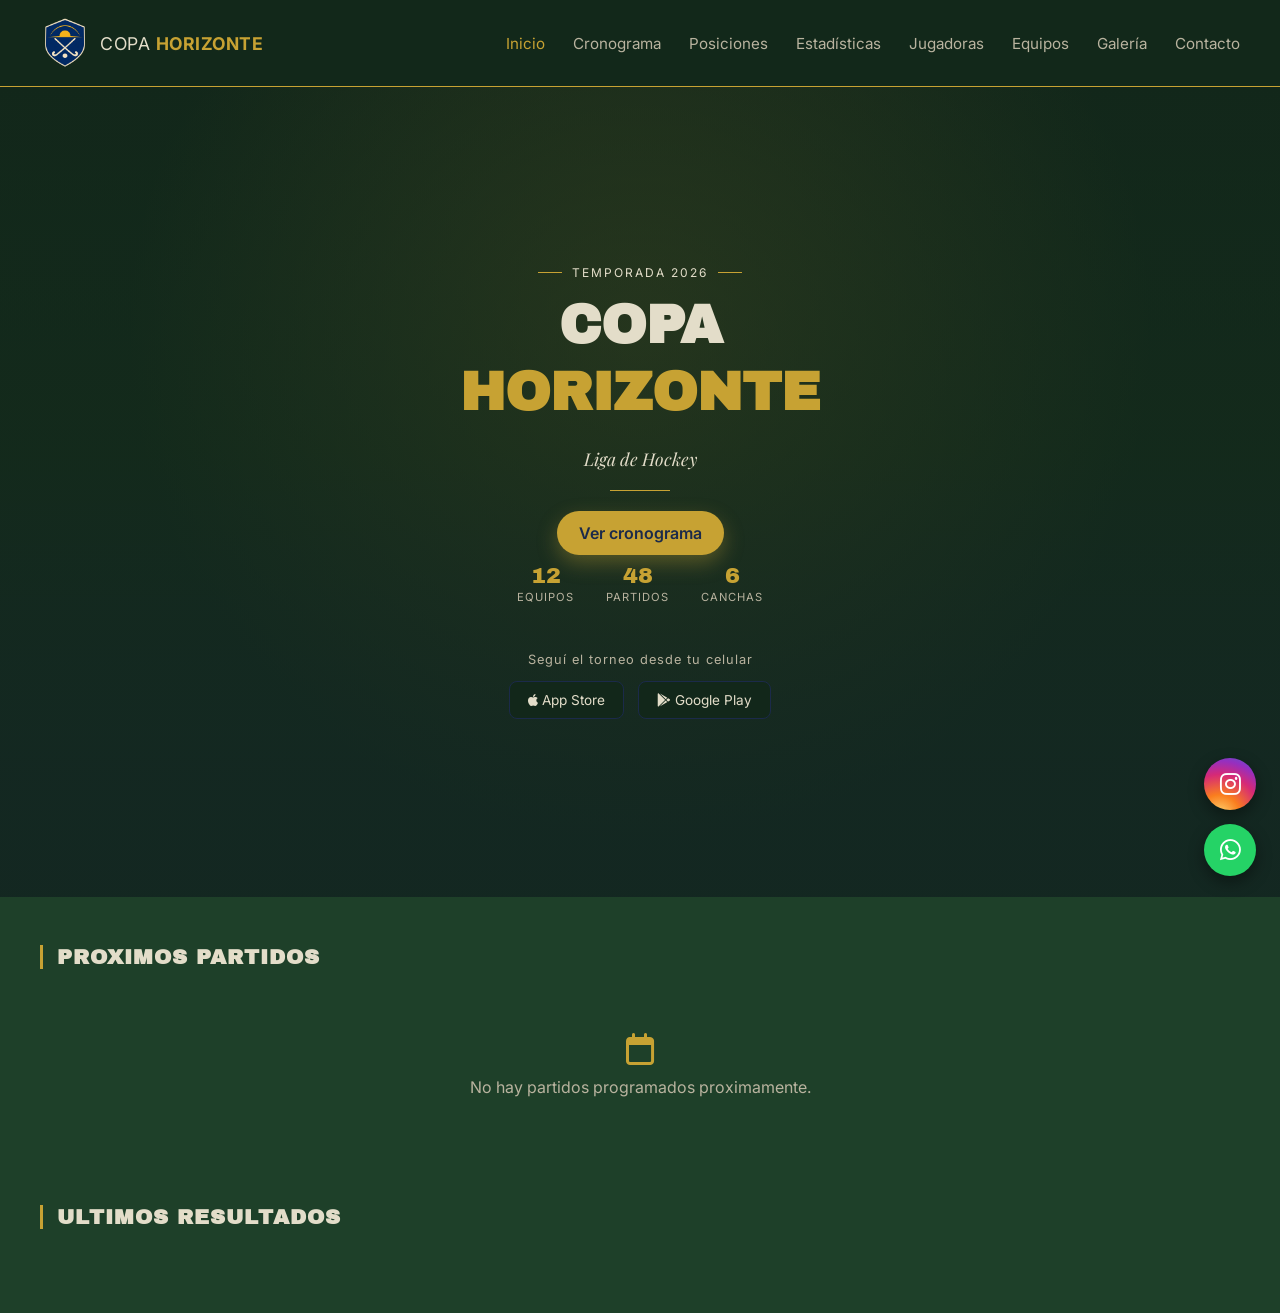
==== index.html @ 308de1df "Primera version del sitio" ====
<!DOCTYPE html>
<html lang="es">
<head>
  <meta charset="UTF-8" />
  <meta name="viewport" content="width=device-width, initial-scale=1.0" />
  <title>Copa horizonte hockey</title>

  <!-- Fuente de Google Fonts: una para títulos y otra para texto -->
  <link rel="preconnect" href="https://fonts.googleapis.com" />
  <link href="https://fonts.googleapis.com/css2?family=Archivo+Black&family=Inter:wght@400;500;600;700&family=Playfair+Display:ital@1&display=swap" rel="stylesheet">

  <!-- Vinculamos hoja de estilos y script -->
  <link rel="stylesheet" href="https://cdnjs.cloudflare.com/ajax/libs/font-awesome/6.5.2/css/all.min.css"> <!--Biblioteca de iconos-->
  <link rel="stylesheet" href="styles.css" />
  <link rel="stylesheet" href="styles-index.css"/>
  
</head>
<body>
  <header class="navbar"> <!--Encabezado de la pagina-->
    <div class="navbar__brand"> <!--Sirve para agrupar el logo y el título -->
      <img src="assets/logo-escudo-transparente.png" alt="Escudo Superliga Hockey Córdoba" class="navbar__logo" />
      <span class="navbar__title">COPA <strong>HORIZONTE</strong></span>
    </div>

    <!-- Icono de tres rayitas que aparece en el celular -->
    <button class="navbar__toggle" id="navToggle" aria-label="Abrir menú" aria-expanded="false"> <!-- toggle indica que aparece solo en la compu, y el id debe ser unico-->
      <span></span>
      <span></span>
      <span></span> 
    </button> <!--Cierra el boton-->

    <nav class="navbar__menu" id="navMenu"> <!--Bloque de enlaces de navegacion-->
      <a href="index.html" class="active">Inicio</a> <!-- "a href" permite poner un link. Active es lo que indica que ahi estas parado en este momento -->
      <a href="cronograma.html">Cronograma</a>
      <a href="posiciones.html">Posiciones</a>
      <a href="estadisticas.html">Estadísticas</a>
      <a href="jugadoras.html">Jugadoras</a>
      <a href="equipos.html">Equipos</a>
      <a href="galeria.html">Galería</a>
      <a href="contacto.html">Contacto</a>
    </nav> <!--Cierra el menu de navegacion-->
  </header>

  <!-- Fondo principal-->
  <section class="hero" id="inicio"> <!--Hero es el estilo visual grande — el fondo, la altura, el centrado-->
    <div class="hero__overlay"></div>

    <div class="hero__content">
  
  <div class="hero__season">
  <span class="hero__season-line"></span>
  <span>Temporada 2026</span>
  <span class="hero__season-line"></span>
</div>

<h1 class="hero__title">
  <span>COPA</span>
  <span class="hero__title--accent">HORIZONTE</span>
</h1>

<p class="hero__tagline">Liga de Hockey</p>

<div class="hero__ornament"></div>

      <a href="cronograma.html" class="btn btn--primary">Ver cronograma</a>
       
      <div class="hero__stats">
  <div class="hero__stat">
    <span class="hero__stat-number">12</span>
    <span class="hero__stat-label">Equipos</span>
  </div>
  <div class="hero__stat">
    <span class="hero__stat-number">48</span>
    <span class="hero__stat-label">Partidos</span>
  </div>
  <div class="hero__stat">
    <span class="hero__stat-number">6</span>
    <span class="hero__stat-label">Canchas</span>
  </div>
</div>

      <div class="hero__app">
        <p>Seguí el torneo desde tu celular</p>
        <div class="hero__app-badges">
         <a href="#" class="app-badge"><i class="fa-brands fa-apple"></i> App Store</a>
         <a href="#" class="app-badge"><i class="fa-brands fa-google-play"></i> Google Play</a>
        </div>
      </div>
    </div>
  </section>

  <!-- Botones flotantes -->
  <div class="floating-buttons">
  <a href="#" class="floating-buttons__btn floating-buttons__btn--instagram" aria-label="Instagram">
    <i class="fa-brands fa-instagram"></i> <!-- Icono de Instagram -->
  </a>

  <a href="#" class="floating-buttons__btn floating-buttons__btn--whatsapp" aria-label="WhatsApp">
    <i class="fa-brands fa-whatsapp"></i> <!-- Icono de WhatsApp -->
  </a>
</div>

<section>
  <div class="section-title">
    <h2>Proximos partidos</h2>
  </div>

  <div class="empty-state">
    <i class="fa-regular fa-calendar"></i>
    <p>No hay partidos programados proximamente.</p>
  </div>
  </section>

  <section>
    <div class="section-title">
      <h2>Ultimos resultados</h2>
    </div>

    <div class="results-grid" id="resultsGrid">
   
  </div>
</section>
<script src="script.js"></script>
  
</body>
</html>
---- styles.css ----
/* Varibles usadas en todas las paginas*/
:root {
  --color-bg: #1e4029;         /* Verde pitch — fondo principal (primario) */
  --color-bg-dark: #12271a;    /* variante más oscura, para degradés */
  --color-gold: #c7a233;       /* Dorado — acento principal (secundario) */
  --color-gold-light: #e2c568; /* dorado claro, para hover / brillo */
  --color-navy: #1b2a4a;       /* Azul noche — acento terciario */
  --color-copper: #b8792a;     /* Ámbar — advertencia */
  --color-cream: #e3ddc9;      /* Papel — texto principal sobre fondo oscuro */
  --color-cream-muted: #b9b39f;/* Papel apagado — texto secundario */
  --color-success: #3d7a4c;    /* Verde césped — confirmación */
  --color-info: #3b6ea5;       /* Azul información */
  --color-danger: #a13d2e;     /* Rojo ladrillo — alerta */

  --font-title: "Archivo Black", sans-serif;
  --font-body: "Inter", sans-serif;
}

* {
  margin: 0;
  padding: 0;
  box-sizing: border-box; /* el padding no rompe el ancho de los elementos */
}

body {
  font-family: var(--font-body);
  background: var(--color-bg);
  color: var(--color-cream);
}

a {
  text-decoration: none;
  color: inherit;
}

/* NAVBAR (de todas las paginas)*/
.navbar {
  position: sticky;
  top: 0;
  z-index: 100;
  display: flex;
  align-items: center;
  justify-content: space-between;
  padding: 18px 40px;
  background: rgba(18, 39, 26, 0.95);
  border-bottom: 1px solid var(--color-gold);
}

.navbar__brand {
  display: flex;
  align-items: center;
  gap: 10px;
  font-size: 1.1rem;
  letter-spacing: 0.5px;
}

.navbar__logo {
  width: 50px;
  height: 50px;
  object-fit: contain;
}

.navbar__title strong {
  color: var(--color-gold);
}

.navbar__menu {
  display: flex;
  gap: 28px;
}

.navbar__menu a {
  font-size: 0.95rem;
  color: var(--color-cream-muted);
  transition: color 0.2s ease;
}

.navbar__menu a:hover,
.navbar__menu a.active {
  color: var(--color-gold);
}

/* Botón hamburguesa: oculto en escritorio */
.navbar__toggle {
  display: none;
  flex-direction: column;
  gap: 5px;
  background: none;
  border: none;
  cursor: pointer;
}

.navbar__toggle span {
  width: 24px;
  height: 2px;
  background: var(--color-cream);
}

/* RESPONSIVE (celulares) */
@media (max-width: 768px) {
  .navbar__menu {
    position: absolute;
    top: 100%;
    left: 0;
    right: 0;
    flex-direction: column;
    background: rgba(18, 39, 26, 0.98);
    padding: 20px 40px;
    gap: 16px;
    display: none; /* se muestra con JS al tocar el botón hamburguesa */
  }

  .navbar__menu.open {
    display: flex;
  }

  .navbar__toggle {
    display: flex;
  }
}

/* BOTONES */
.btn {
  display: inline-block;
  padding: 12px 22px;
  border-radius: 8px;
  font-weight: 600;
  font-size: 0.86 rem;
  transition: transform 0.15s ease, box-shadow 0.15s ease;
}

.btn--primary { /*Boton de cronograma*/
  background: var(--color-gold);        
  color: var(--color-navy);
  border-radius: 999px;                 
  box-shadow: 0 8px 20px rgba(199, 162, 51, 0.35);
}

.btn--primary:hover {
  transform: translateY(-2px);
  box-shadow: 0 12px 24px rgba(199, 162, 51, 0.45);
}



/* BOTONES FLOTANTES (Instagram / WhatsApp) */
.floating-buttons {
  position: fixed;
  right: 24px;
  bottom: 24px;
  display: flex;
  flex-direction: column;
  gap: 14px;
  z-index: 50;
}

.floating-buttons__btn {
  width: 52px;
  height: 52px;
  border-radius: 50%;
  display: flex;
  align-items: center;
  justify-content: center;
  font-size: 1.5rem;
  box-shadow: 0 6px 16px rgba(0, 0, 0, 0.4);
  transition: all 0.2s ease;
}

/* Instagram */
.floating-buttons__btn--instagram {
  background: radial-gradient(
    circle at 30% 110%,
    #feda75 0%,
    #fa7e1e 30%,
    #d62976 60%,
    #962fbf 80%,
    #4f5bd5 100%
  );
  color: white;
}

/* WhatsApp */
.floating-buttons__btn--whatsapp {
  background: #25d366;
  color: white;
}

/* Efecto al pasar el mouse */
.floating-buttons__btn:hover {
  transform: translateY(-3px) scale(1.05);
  box-shadow: 0 10px 22px rgba(0, 0, 0, 0.5);
}

/* Encabezado en Cronograma, posiciones, estadísticas...*/
.page-header { /*Agrupa elementos a la izquierda y el icono a la derecha*/
  display: flex;
  align-items: center;
  justify-content: space-between;
  padding: 48px 40px;
  border-bottom: 1px solid rgba(199, 162, 51, 0.2);
}

.page-header__text { /*Linea dorada debajo del titulo*/
  position: relative;
  padding-left: 20px;
  border-left: 3px solid var(--color-gold);
}

.page-header__title {
  font-family: var(--font-title);
  font-size: 2rem;
  color: var(--color-cream);
  margin-bottom: 6px;
}

.page-header__subtitle {
  color: var(--color-cream-muted);
  font-size: 0.95rem;
}

.page-header__icon { /*Le da color y tamaño al icono del calendario*/
  font-size: 1.6rem;
  color: var(--color-gold-light);
}

/* Contenedor general que agrupa las 4 filas (Estado, Categoría, Fecha, Día) una debajo de la otra*/
.filters {
  padding: 24px 40px;
  display: flex;
  flex-direction: column;
  gap: 14px;
}

.filters__group {
  display: flex;
  gap: 10px; /*Separación entre los botones*/
  flex-wrap: wrap;  /* Si no entran todos en una línea, el sobrante salta abajo */
}

.filter-chip { /*Es el estilo base compartido por todos los botones*/
  background: rgba(199, 162, 51, 0.06);           
  border: 1px solid rgba(199, 162, 51, 0.6);     
  color: var(--color-cream);
  padding: 8px 18px;
  border-radius: 999px;
  font-size: 0.85rem;
  font-weight: 600;
  cursor: pointer; /*el mouse se convierte en "manito" al pasar por encima */
  transition: background 0.2s ease, color 0.2s ease; /*/* anima el cambio de color en vez de que sea instantáneo */

}

/* Se suma por encima de .filter-chip cuando el botón está seleccionado/activo */
.filter-chip--active {
  background: var(--color-gold);
  border-color: var(--color-gold);
  color: var(--color-bg-dark);
}

/* Las etiquetas de texto "FECHA" y "DÍA" que van al lado de sus respectivos botones */
.filters__label {
  font-size: 0.75rem;
  text-transform: uppercase; /*Texto en mayusculas*/
  letter-spacing: 1px; /*Separacion de letras*/
  color: var(--color-cream-muted);
  align-self: center;
  margin-right: 4px;
}

.date-input {
  background: var(--color-bg-dark);
  border: 1px solid var(--color-navy);
  color: var(--color-cream);
  padding: 8px 14px;
  border-radius: 6px;  /* esquinas apenas redondeadas*/
  font-family: var(--font-body);
  font-size: 0.85rem;
}

/*Iniciales que se usan en resultados y cronogramas*/
.match-card__badge {
  width: 32px;
  height: 32px;
  border-radius: 50%;
  background: var(--color-navy);
  color: var(--color-cream);
  display: flex;
  align-items: center;
  justify-content: center;
  font-size: 0.7rem;
  font-weight: 700;
  flex-shrink: 0;
}
---- styles-index.css ----
/* =========================================================
   3. HERO (sección principal, la más grande de la imagen)
   ========================================================= */
.hero {
  position: relative;
  min-height: 90vh;
  display: flex;
  align-items: center;
  justify-content: center;
  text-align: center;
  overflow: hidden;

  background:
    radial-gradient(circle at 50% 30%, rgba(199, 162, 51, 0.28), transparent 60%),
    linear-gradient(180deg, var(--color-bg-dark) 0%, #16301f 45%, var(--color-navy) 100%);
  background-size: cover;
  background-position: center;
}

/* Capa oscura semitransparente encima de la foto, para que el
   texto blanco siempre se lea bien sin importar la imagen de fondo */
.hero__overlay {
  position: absolute;
  inset: 0;
  background: linear-gradient(180deg, rgba(18, 39, 26, 0.55) 0%, rgba(18, 39, 26, 0.85) 100%);
}

.hero__content {
  position: relative; /* para quedar por encima del overlay */
  z-index: 2;
  max-width: 700px;
  padding: 0 20px;
}

.hero__title {
  font-family: var(--font-title);
  line-height: 1.15;
  font-size: clamp(2rem, 6vw, 3.4rem);
  display: flex;
  flex-direction: column;
  gap: 4px;
  margin-bottom: 24px;
  color: var(--color-cream);
}

.hero__title--accent {
  color: var(--color-gold);
}

.hero__subtitle {
  color: var(--color-cream-muted);
  font-size: 1.05rem;
  line-height: 1.6;
  margin-bottom: 32px;
}
.hero__tagline {
  font-family: "Playfair Display", serif;
  font-style: italic;
  color: var(--color-cream);
  font-size: 1.1rem;
  margin-bottom: 20px;
}

.hero__ornament {
  width: 60px;
  height: 1px;
  background: var(--color-gold);
  margin: 0 auto 20px;   /* centrada, con separación abajo respecto al texto siguiente */
}

/*Datos de la temporada*/
.hero__season {
  display: flex;
  align-items: center;
  gap: 10px;
  justify-content: center;
  margin-bottom: 14px;
  color: var(--color-cream);
  font-size: 0.75rem;
  letter-spacing: 2px;
  text-transform: uppercase;
}

.hero__season-line {
  width: 24px;
  height: 1px;
  background: var(--color-gold);
}

.hero__stats {
  display: flex;
  justify-content: center;
  gap: 32px;
  margin-top: 8px;
}

.hero__stat {
  display: flex;
  flex-direction: column;
  align-items: center;
}

.hero__stat-number {
  font-family: var(--font-title);
  color: var(--color-gold);
  font-size: 1.4rem;
}

.hero__stat-label {
  color: var(--color-cream-muted);
  font-size: 0.7rem;
  letter-spacing: 1px;
  text-transform: uppercase;
  margin-top: 2px;
}

/* 5. BLOQUE "Segui el torneo desde tu celular"*/
.hero__app {
  margin-top: 48px;
}

.hero__app p {
  font-size: 0.8rem;
  letter-spacing: 1px;
  color: var(--color-cream-muted);
  margin-bottom: 14px;
}

.hero__app-badges {
  display: flex;
  gap: 14px;
  justify-content: center;
  flex-wrap: wrap;
}

.app-badge {
  background: var(--color-bg-dark);
  border: 1px solid var(--color-navy);
  padding: 10px 18px;
  border-radius: 8px;
  font-size: 0.85rem;
  color: var(--color-cream);
}

/*Titulos de seccion: "Proximos partidos" "Ultimos resultados"*/

.section-title{
  display: flex;
  align-items: center;
  gap: 14px;
  padding: 0 40px;
  margin: 48px 0 24px;
}

.section-title::before{
  content:"";
  width: 3px;
  height: 24px;
  background: var(--color-gold);
}

.section-title h2{
  font-family: var(--font-title);
  font-size: 1.3rem;
  color: var(--color-cream);
  text-transform: uppercase;
  letter-spacing: 1px;
}

/*Estado vacio: "No hay partidos programados..."*/
.empty-state{
  text-align: center;
  padding: 40px 20px 60px;
  color: var(--color-cream-muted);
}
.empty-state i{
  font-size: 2rem;
  margin-bottom: 12px;
  color: var(--color-gold);
  display:block;
}

/*Grilla de ultimos resultados*/
.results-grid{
  display: grid;
  grid-template-columns: repeat(3,1fr);
  gap: 16px;
  padding: 0 40px 60px;
}
.result-card{
  background: var(--color-bg-dark);
  border: 1px solid var(--color-navy);
  border-radius: 10px;
  padding: 16px 20px;
}
.result-card__meta{
  display: flex;
  align-items: center;
  gap: 10px;
  margin-bottom: 14px;
}
.result-card__status{
  background: var(--color-cream-muted);
  color: var(--color-bg-dark);
  font-size: 0.7rem;
  font-weight: 700;
  padding: 2px 10px;
  border-radius: 999px;
}
.result-card__info{
  color: var(--color-gold);
  font-size: 0.75rem;
  font-weight: 600;
}
.result-card__match{
  display: flex;
  align-items: center;
  justify-content: space-between;
}
.result-card__score{
  font-family: var(--font-title);
  font-size: 1.2rem;
  color: var(--color-cream);
}
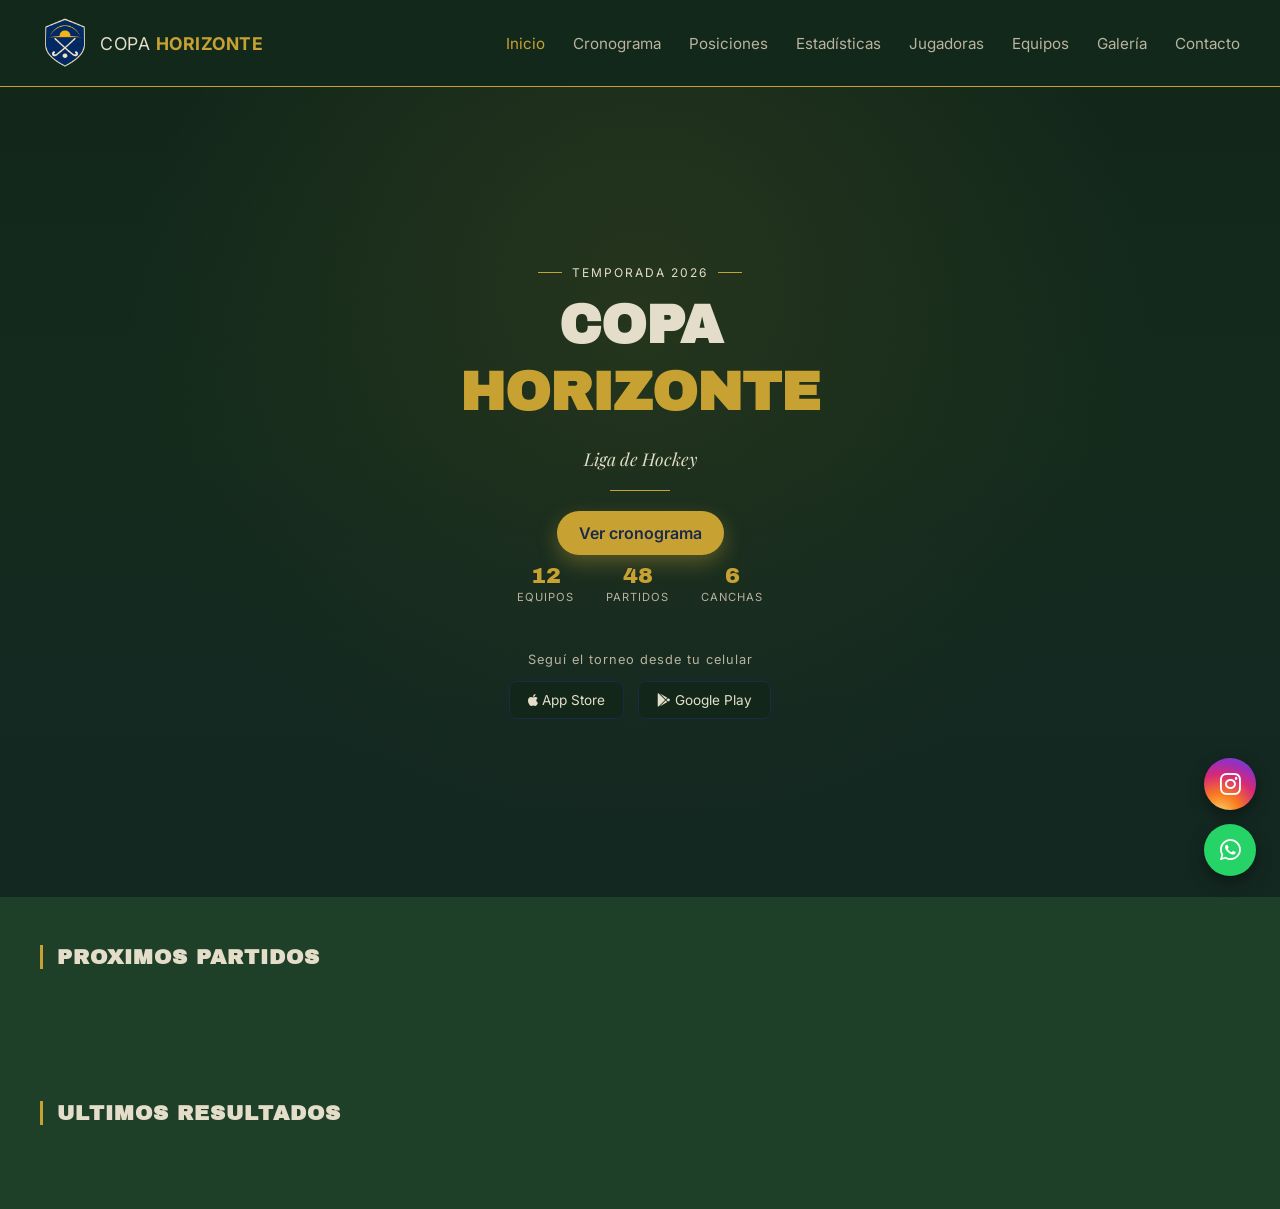
==== commit 3b18fb31: "proximoseninicio" ====
--- a/index.html
+++ b/index.html
@@ -105,10 +105,9 @@
     <h2>Proximos partidos</h2>
   </div>
 
-  <div class="empty-state">
-    <i class="fa-regular fa-calendar"></i>
-    <p>No hay partidos programados proximamente.</p>
-  </div>
+  <div class="results-grid" id="upcomingGrid">
+  
+</div>
   </section>
 
   <section>
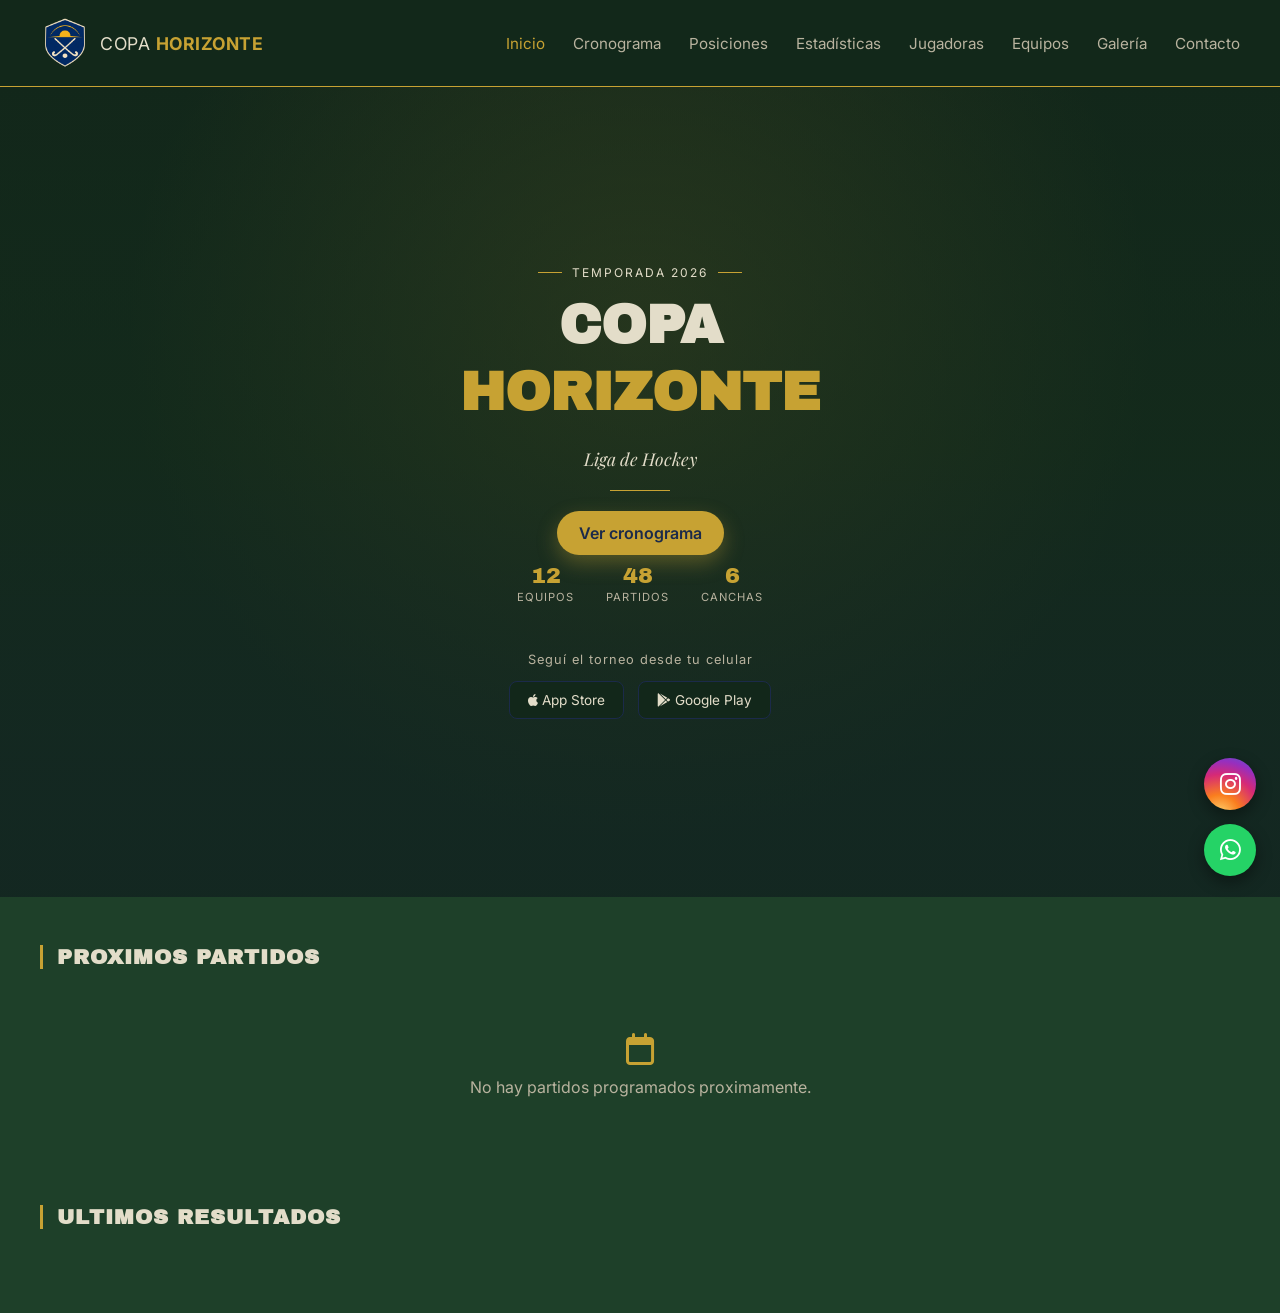
==== commit a5e23597: "creacion pagina fanaticos" ====
--- a/index.html
+++ b/index.html
@@ -33,7 +33,7 @@
       <a href="index.html" class="active">Inicio</a> <!-- "a href" permite poner un link. Active es lo que indica que ahi estas parado en este momento -->
       <a href="cronograma.html">Cronograma</a>
       <a href="posiciones.html">Posiciones</a>
-      <a href="estadisticas.html">Estadísticas</a>
+      <a href="fanaticos.html">Estadísticas</a>
       <a href="jugadoras.html">Jugadoras</a>
       <a href="equipos.html">Equipos</a>
       <a href="galeria.html">Galería</a>
@@ -105,9 +105,10 @@
     <h2>Proximos partidos</h2>
   </div>
 
-  <div class="results-grid" id="upcomingGrid">
-  
-</div>
+  <div class="empty-state">
+    <i class="fa-regular fa-calendar"></i>
+    <p>No hay partidos programados proximamente.</p>
+  </div>
   </section>
 
   <section>
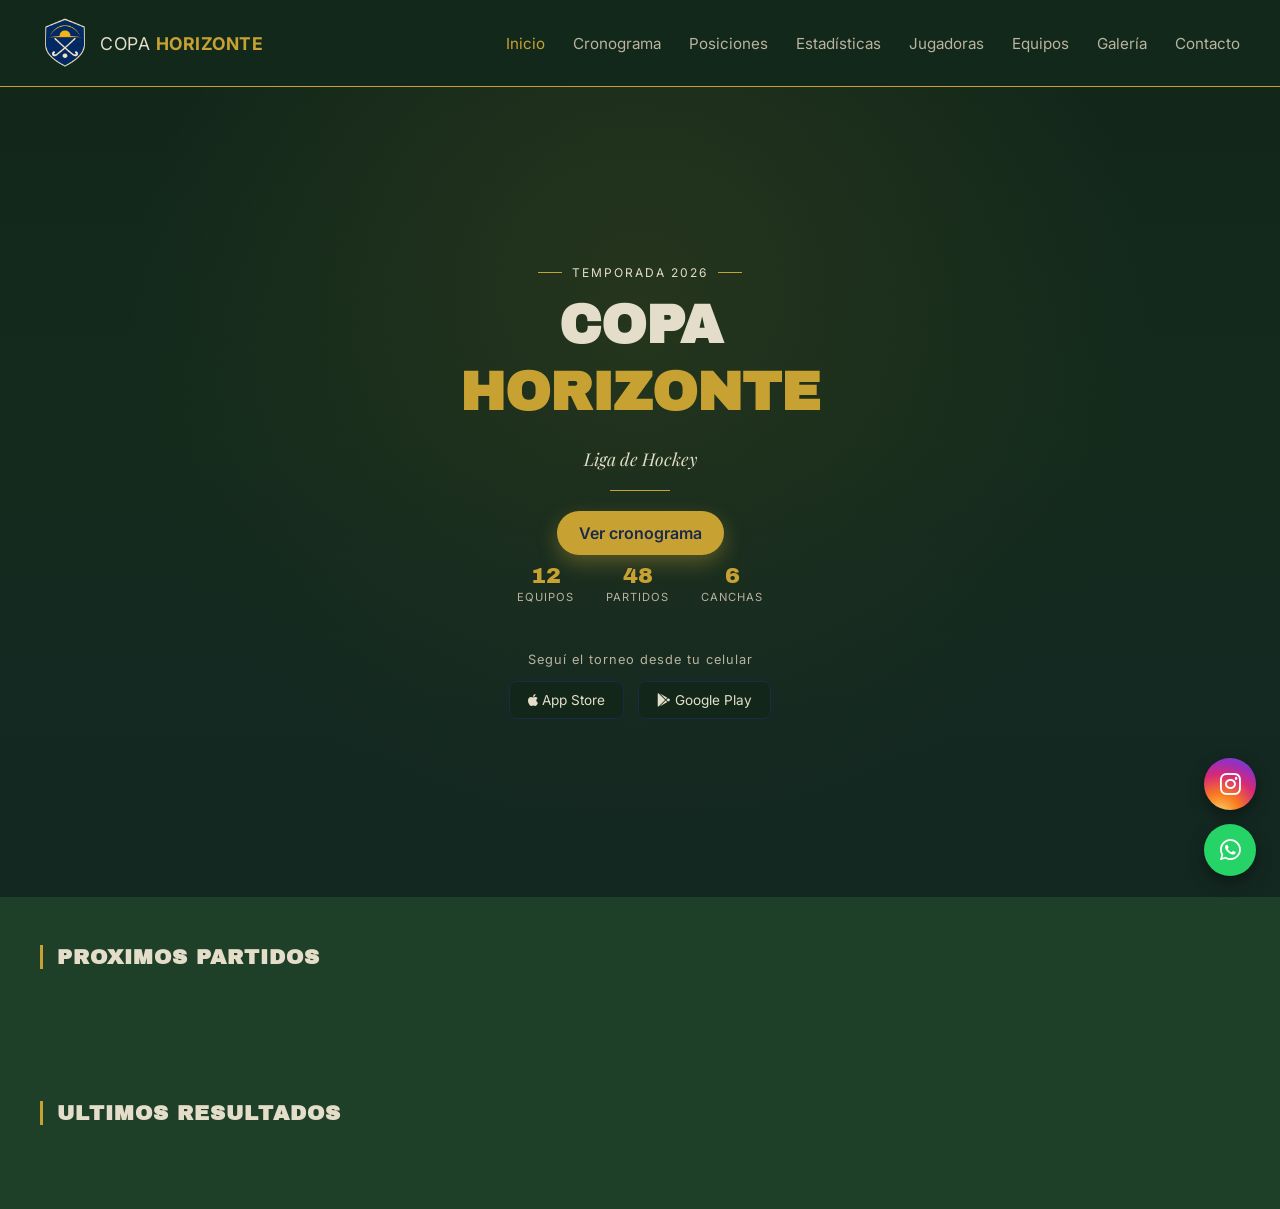
==== commit 746dd19d: "Creacion pagina fanaticos" ====
--- a/index.html
+++ b/index.html
@@ -105,10 +105,9 @@
     <h2>Proximos partidos</h2>
   </div>
 
-  <div class="empty-state">
-    <i class="fa-regular fa-calendar"></i>
-    <p>No hay partidos programados proximamente.</p>
-  </div>
+  <div class="results-grid" id="upcomingGrid">
+  
+</div>
   </section>
 
   <section>
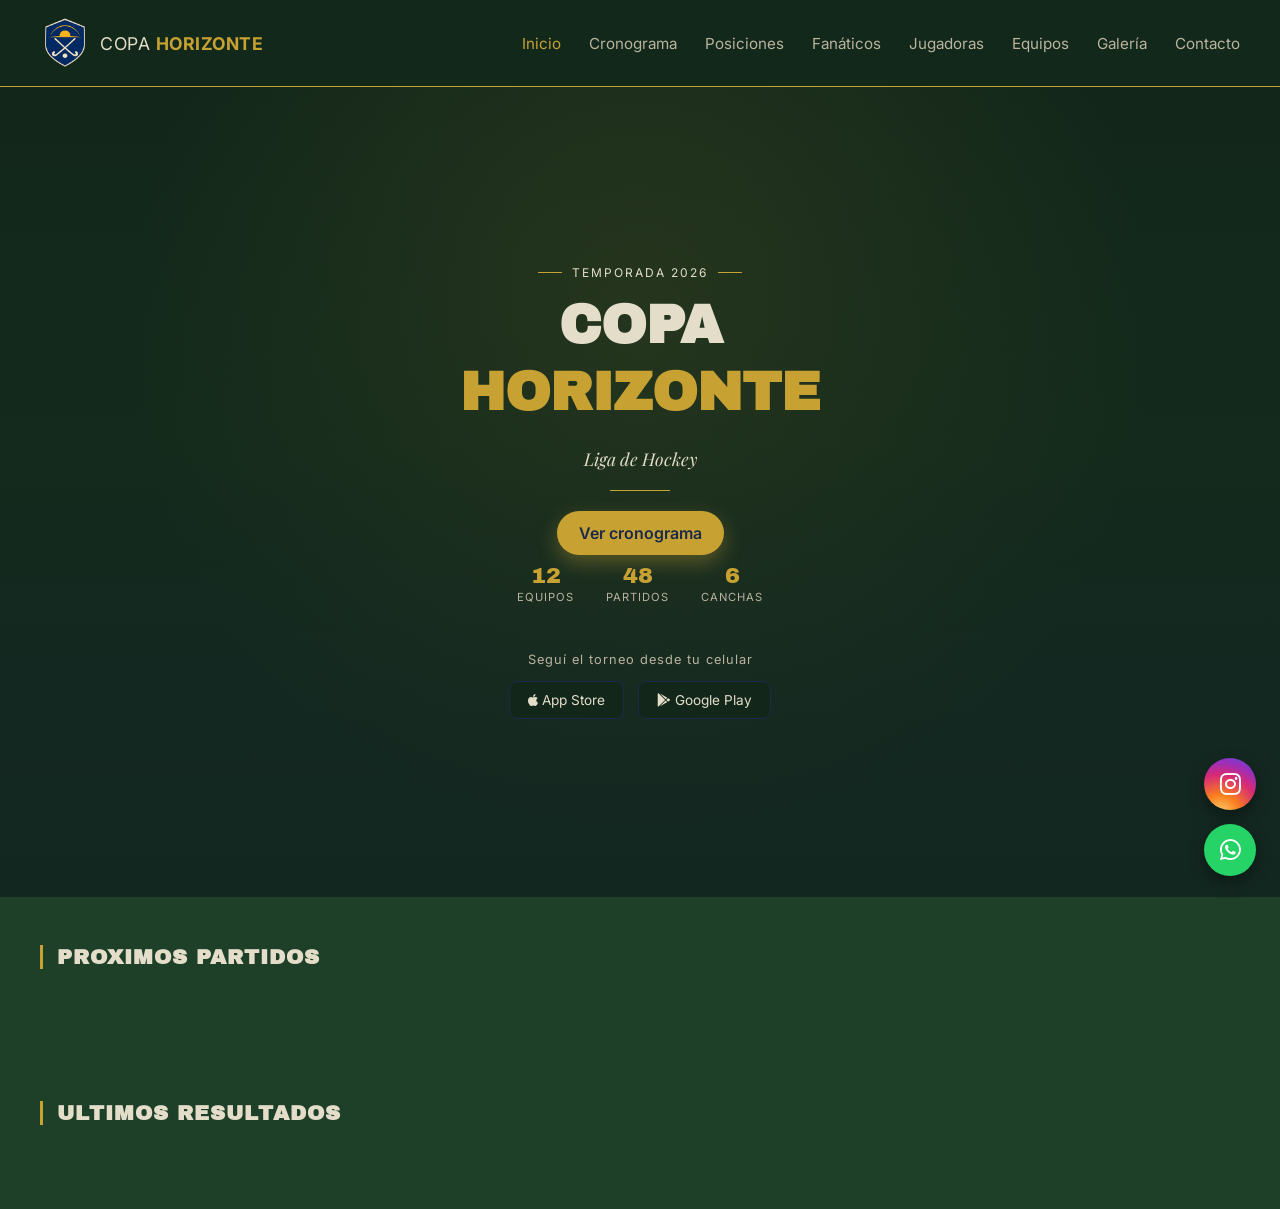
==== commit 847af4cb: "Separacion de JS" ====
--- a/index.html
+++ b/index.html
@@ -33,7 +33,7 @@
       <a href="index.html" class="active">Inicio</a> <!-- "a href" permite poner un link. Active es lo que indica que ahi estas parado en este momento -->
       <a href="cronograma.html">Cronograma</a>
       <a href="posiciones.html">Posiciones</a>
-      <a href="fanaticos.html">Estadísticas</a>
+      <a href="fanaticos.html">Fanáticos</a>
       <a href="jugadoras.html">Jugadoras</a>
       <a href="equipos.html">Equipos</a>
       <a href="galeria.html">Galería</a>
@@ -120,6 +120,7 @@
   </div>
 </section>
 <script src="script.js"></script>
+<script src="script-index.js"></script>
   
 </body>
 </html>
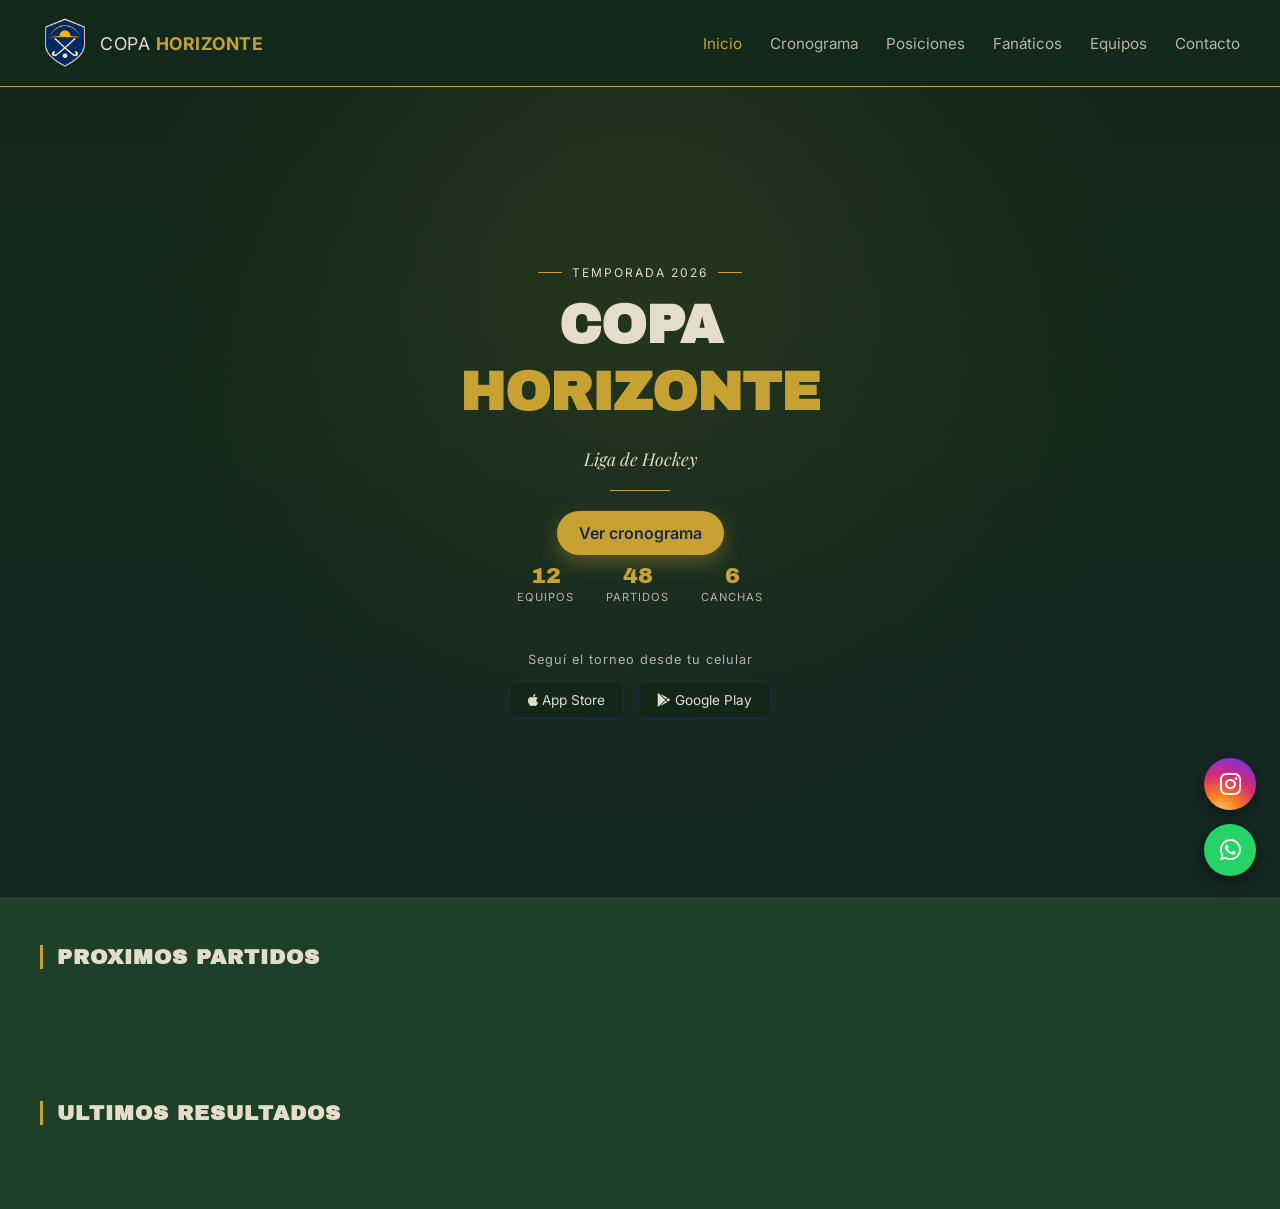
==== commit 2ac099d3: "Correccion de NAVBAR" ====
--- a/index.html
+++ b/index.html
@@ -34,9 +34,7 @@
       <a href="cronograma.html">Cronograma</a>
       <a href="posiciones.html">Posiciones</a>
       <a href="fanaticos.html">Fanáticos</a>
-      <a href="jugadoras.html">Jugadoras</a>
       <a href="equipos.html">Equipos</a>
-      <a href="galeria.html">Galería</a>
       <a href="contacto.html">Contacto</a>
     </nav> <!--Cierra el menu de navegacion-->
   </header>
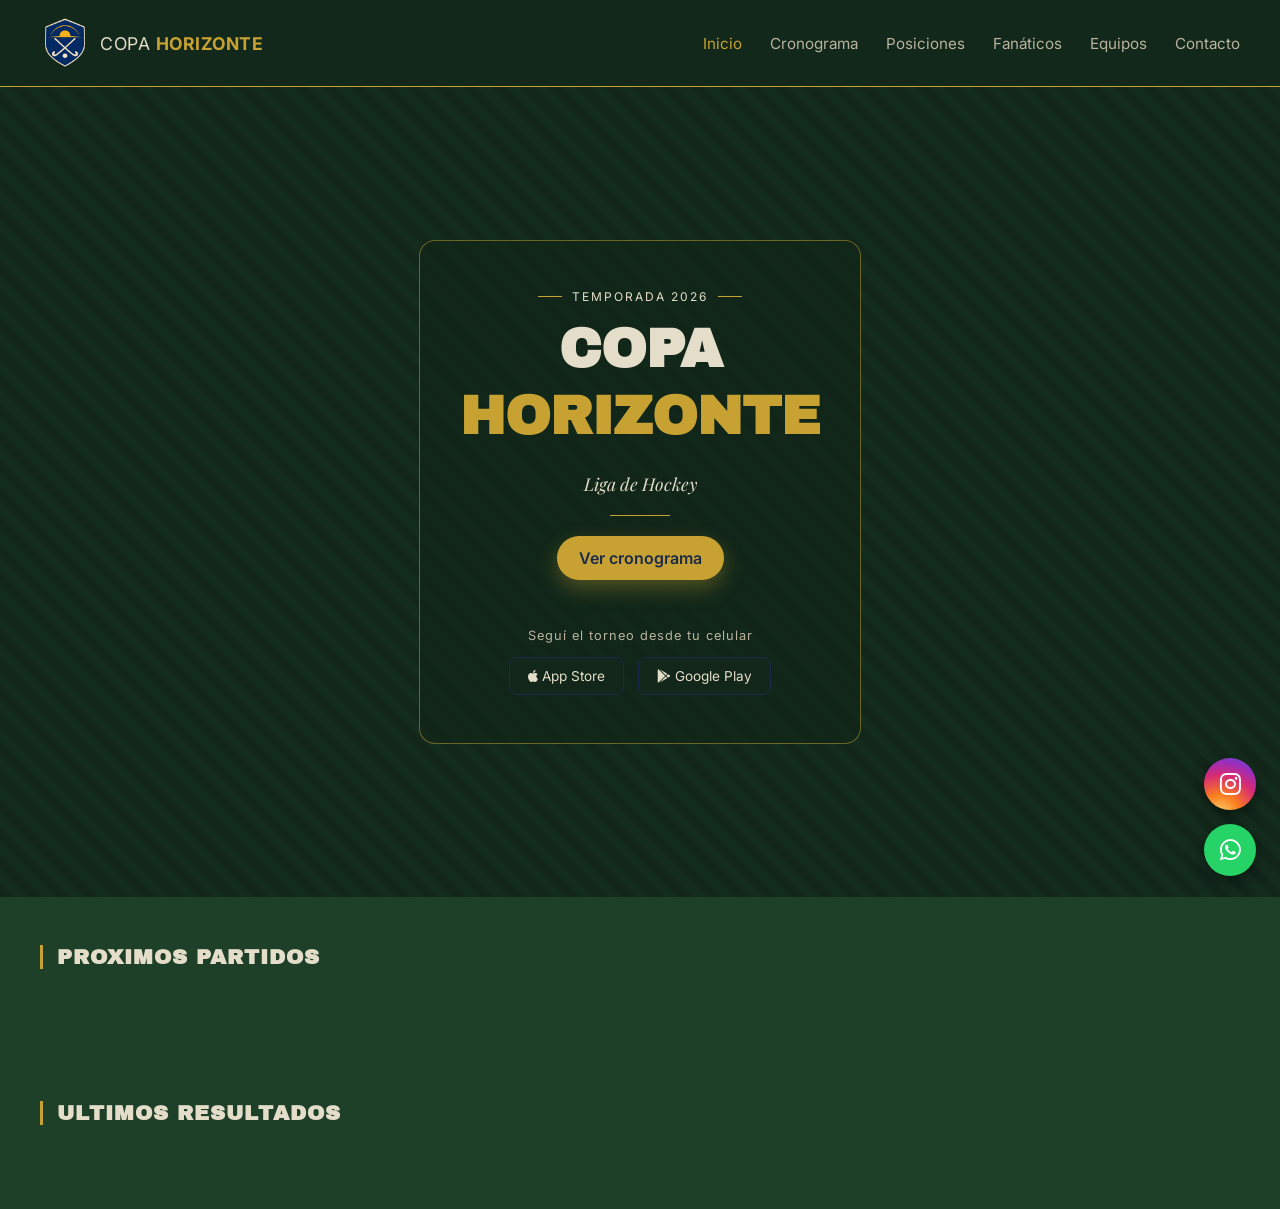
==== commit 759ad6a9: "votacion de partidos" ====
--- a/index.html
+++ b/index.html
@@ -61,29 +61,15 @@
 <div class="hero__ornament"></div>
 
       <a href="cronograma.html" class="btn btn--primary">Ver cronograma</a>
-       
-      <div class="hero__stats">
-  <div class="hero__stat">
-    <span class="hero__stat-number">12</span>
-    <span class="hero__stat-label">Equipos</span>
-  </div>
-  <div class="hero__stat">
-    <span class="hero__stat-number">48</span>
-    <span class="hero__stat-label">Partidos</span>
-  </div>
-  <div class="hero__stat">
-    <span class="hero__stat-number">6</span>
-    <span class="hero__stat-label">Canchas</span>
-  </div>
-</div>
 
-      <div class="hero__app">
+
+  <div class="hero__app">
         <p>Seguí el torneo desde tu celular</p>
         <div class="hero__app-badges">
          <a href="#" class="app-badge"><i class="fa-brands fa-apple"></i> App Store</a>
          <a href="#" class="app-badge"><i class="fa-brands fa-google-play"></i> Google Play</a>
         </div>
-      </div>
+  </div>
     </div>
   </section>
 
--- a/styles-index.css
+++ b/styles-index.css
@@ -1,6 +1,4 @@
-/* =========================================================
-   3. HERO (sección principal, la más grande de la imagen)
-   ========================================================= */
+/* Sección principal */
 .hero {
   position: relative;
   min-height: 90vh;
@@ -10,11 +8,13 @@
   text-align: center;
   overflow: hidden;
 
-  background:
-    radial-gradient(circle at 50% 30%, rgba(199, 162, 51, 0.28), transparent 60%),
-    linear-gradient(180deg, var(--color-bg-dark) 0%, #16301f 45%, var(--color-navy) 100%);
-  background-size: cover;
-  background-position: center;
+  background: repeating-linear-gradient(
+    45deg,
+    var(--color-bg-dark) 0,
+    var(--color-bg-dark) 10px,
+    #16301f 10px,
+    #16301f 20px
+  );
 }
 
 /* Capa oscura semitransparente encima de la foto, para que el
@@ -22,14 +22,17 @@
 .hero__overlay {
   position: absolute;
   inset: 0;
-  background: linear-gradient(180deg, rgba(18, 39, 26, 0.55) 0%, rgba(18, 39, 26, 0.85) 100%);
+  background: rgba(18, 39, 26, 0.35);
 }
 
 .hero__content {
   position: relative; /* para quedar por encima del overlay */
   z-index: 2;
   max-width: 700px;
-  padding: 0 20px;
+  padding: 48px 40px;
+  background: rgba(18, 39, 26, 0.88);
+  border: 1px solid rgba(199, 162, 51, 0.5);
+  border-radius: 16px;
 }
 
 .hero__title {
